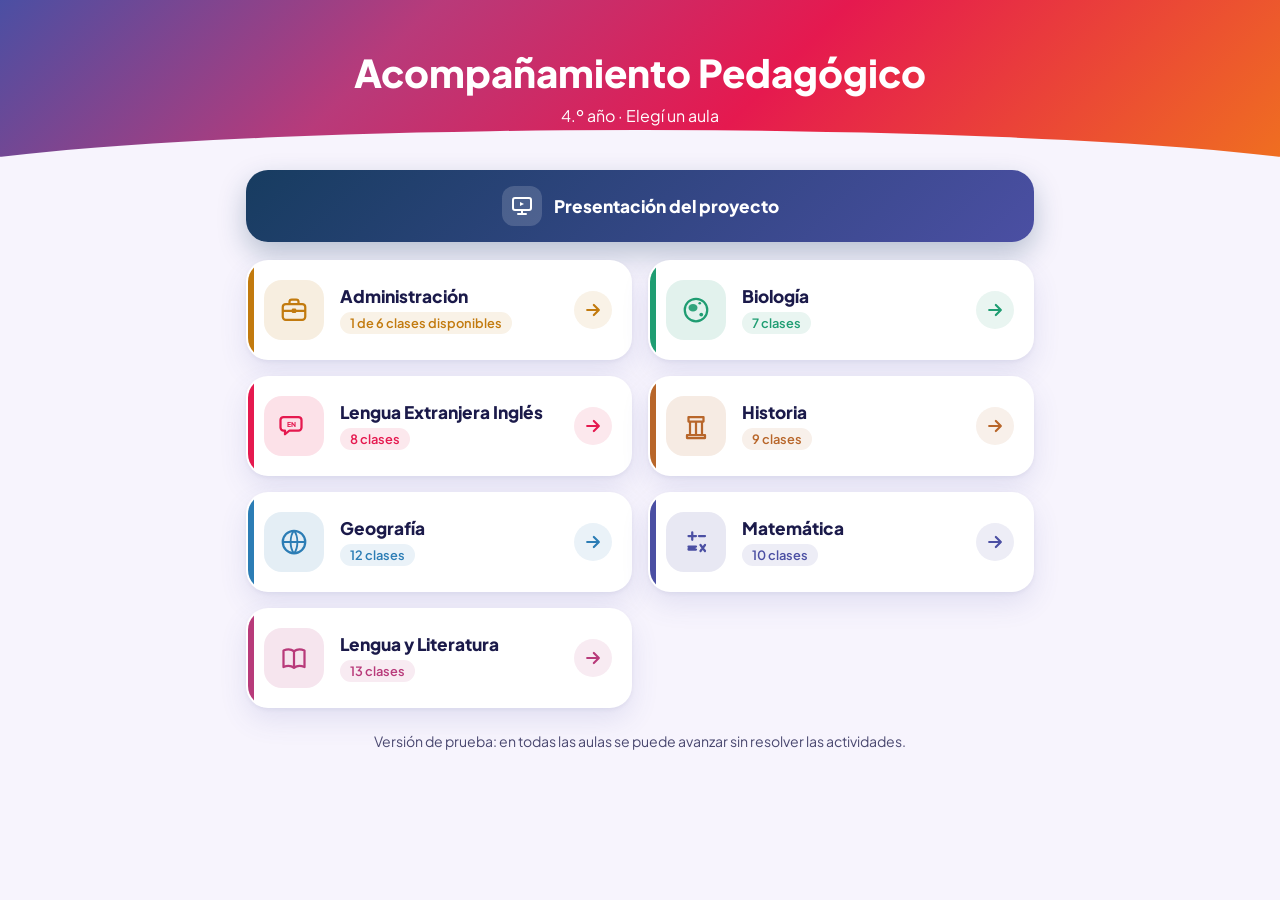
==== index.html @ 7b444679 "Las clases "En construcción" se pueden elegir y ver: solo llevan la leyenda Co-Authored-By: Claude O" ====
<!doctype html>
<html lang="es-AR">
<head>
<meta charset="utf-8">
<meta name="viewport" content="width=device-width,initial-scale=1">
<title>Acompañamiento Pedagógico · Aulas</title>
<style>
@font-face{font-family:'Plus Jakarta Sans';font-weight:400;font-display:swap;src:url('historia/fonts/plus-jakarta-sans-latin-400-normal.woff2') format('woff2')}
@font-face{font-family:'Plus Jakarta Sans';font-weight:600;font-display:swap;src:url('historia/fonts/plus-jakarta-sans-latin-600-normal.woff2') format('woff2')}
@font-face{font-family:'Plus Jakarta Sans';font-weight:800;font-display:swap;src:url('historia/fonts/plus-jakarta-sans-latin-800-normal.woff2') format('woff2')}
*{box-sizing:border-box}
body{margin:0;font-family:'Plus Jakarta Sans',system-ui,sans-serif;background:#F7F4FD;color:#1B1A4A;min-height:100vh}
header{background:linear-gradient(135deg,#4B4FA3 0%,#B83A7A 30%,#E5194F 58%,#F0731E 100%);color:#fff;padding:48px 20px 64px;text-align:center;position:relative;overflow:hidden}
header::after{content:"";position:absolute;inset:auto -10% -60px;height:120px;background:#F7F4FD;border-radius:50% 50% 0 0}
header h1{margin:0 0 8px;font-size:clamp(1.6rem,4.5vw,2.4rem);font-weight:800;animation:baja .5s ease-out both}
header p{margin:0;opacity:.92;animation:baja .5s .08s ease-out both}
main{max-width:820px;margin:-20px auto 40px;padding:0 16px;position:relative}
.grilla{display:grid;grid-template-columns:repeat(auto-fit,minmax(300px,1fr));gap:16px}
.aula{--c:#4B4FA3;position:relative;overflow:hidden;display:flex;align-items:center;gap:16px;background:#fff;border-radius:22px;padding:18px 18px 18px 16px;text-decoration:none;color:inherit;
  box-shadow:0 2px 4px rgba(27,26,74,.05),0 12px 28px rgba(75,79,163,.12);border:2px solid transparent;
  opacity:0;animation:entra .45s cubic-bezier(.2,.8,.3,1.2) calc(.15s + var(--i)*.07s) forwards;
  transition:transform .2s ease,box-shadow .2s ease,border-color .2s ease;-webkit-tap-highlight-color:transparent}
.aula::before{content:"";position:absolute;left:0;top:0;bottom:0;width:6px;background:var(--c)}
.icono{flex:none;width:60px;height:60px;border-radius:18px;display:grid;place-items:center;color:var(--c);background:color-mix(in srgb,var(--c) 13%,#fff);transition:transform .25s ease,background .25s ease,color .25s ease}
.icono svg{width:36px;height:36px}
.texto{flex:1;display:flex;flex-direction:column;gap:6px;min-width:0}
.nombre{font-weight:800;font-size:1.08rem;line-height:1.2}
.cant{align-self:flex-start;font-size:.8rem;font-weight:600;color:var(--c);background:color-mix(in srgb,var(--c) 10%,#fff);border-radius:99px;padding:3px 10px}
.ir{flex:none;width:38px;height:38px;border-radius:50%;display:grid;place-items:center;color:var(--c);background:color-mix(in srgb,var(--c) 10%,#fff);transition:transform .2s ease,background .2s,color .2s}
.ir svg{width:20px;height:20px}
.aula:hover,.aula:focus-visible{transform:translateY(-4px);border-color:var(--c);box-shadow:0 4px 8px rgba(27,26,74,.06),0 18px 36px color-mix(in srgb,var(--c) 28%,transparent);outline:none}
.aula:hover .icono,.aula:focus-visible .icono{transform:rotate(-6deg) scale(1.06);background:var(--c);color:#fff}
.aula:hover .ir,.aula:focus-visible .ir{transform:translateX(4px);background:var(--c);color:#fff}
.aula:active{transform:scale(.97);transition-duration:.08s}
.onda{position:absolute;border-radius:50%;background:var(--c);opacity:.22;transform:scale(0);pointer-events:none;animation:onda .45s ease-out forwards}
.aula.elegida{border-color:var(--c);transform:scale(.97)}
.aula.elegida .ir{background:var(--c);color:#fff;animation:sale .35s ease-in forwards}
.nota{margin-top:24px;font-size:.88rem;color:#4A4870;text-align:center;opacity:0;animation:baja .4s .7s ease-out forwards}
@keyframes entra{from{opacity:0;transform:translateY(18px) scale(.97)}to{opacity:1;transform:none}}
@keyframes baja{from{opacity:0;transform:translateY(-8px)}to{opacity:1;transform:none}}
@keyframes onda{to{transform:scale(2.6);opacity:0}}
@keyframes sale{to{transform:translateX(14px);opacity:0}}
.presenta{display:flex;align-items:center;justify-content:center;gap:12px;width:100%;margin:0 0 18px;padding:16px 20px;border:0;border-radius:22px;cursor:pointer;font:inherit;font-weight:800;font-size:1.08rem;color:#fff;
  background:linear-gradient(135deg,#173c60,#4B4FA3);box-shadow:0 12px 28px rgba(23,60,96,.28);opacity:0;animation:entra .45s cubic-bezier(.2,.8,.3,1.2) .1s forwards;transition:transform .2s ease,box-shadow .2s ease;-webkit-tap-highlight-color:transparent}
.presenta:hover,.presenta:focus-visible{transform:translateY(-3px);box-shadow:0 18px 36px rgba(23,60,96,.36);outline:none}
.presenta:focus-visible{outline:3px solid #F0731E;outline-offset:3px}
.presenta:active{transform:scale(.98)}
.presenta-ico{display:grid;place-items:center;width:40px;height:40px;border-radius:12px;background:rgba(255,255,255,.16)}
.presenta-ico svg{width:24px;height:24px}
dialog#pres{width:min(1120px,96vw);height:min(92vh,900px);max-width:none;max-height:none;padding:0;border:0;border-radius:18px;overflow:hidden;background:#eaf0f6;box-shadow:0 30px 80px rgba(0,0,0,.35)}
dialog#pres[open]{animation:abre .3s cubic-bezier(.2,.8,.3,1) both}
dialog#pres::backdrop{background:rgba(20,26,60,.6);backdrop-filter:blur(3px)}
dialog#pres iframe{width:100%;height:100%;border:0;display:block}
.cerrar{position:absolute;top:10px;right:10px;z-index:2;width:42px;height:42px;border-radius:50%;border:0;background:#fff;color:#173c60;font-size:1.1rem;font-weight:800;cursor:pointer;box-shadow:0 4px 14px rgba(0,0,0,.2)}
.cerrar:focus-visible{outline:3px solid #F0731E;outline-offset:2px}
@keyframes abre{from{opacity:0;transform:translateY(16px) scale(.97)}to{opacity:1;transform:none}}
@media (max-width:600px){dialog#pres{width:100vw;height:100dvh;border-radius:0}}
@media (max-width:420px){.grilla{grid-template-columns:1fr}.icono{width:52px;height:52px}.icono svg{width:30px;height:30px}}
@media (prefers-reduced-motion:reduce){*,*::before{animation:none!important;transition:none!important}.aula,.nota,.presenta{opacity:1}}
</style>
</head>
<body>
<header>
  <h1>Acompañamiento Pedagógico</h1>
  <p>4.º año · Elegí un aula</p>
</header>
<main>
  <button type="button" class="presenta" id="abrir-pres" aria-haspopup="dialog">
    <span class="presenta-ico"><svg viewBox="0 0 24 24" aria-hidden="true"><rect x="3" y="4" width="18" height="12" rx="2" fill="none" stroke="currentColor" stroke-width="2"/><path d="M10 8l4 2-4 2z" fill="currentColor"/><path d="M12 16v4M8 20h8" stroke="currentColor" stroke-width="2" stroke-linecap="round"/></svg></span>
    <span>Presentación del proyecto</span>
  </button>
  <nav class="grilla" aria-label="Aulas">
    <a class="aula" href="administracion/index.html?cambiar=1&inicio=1" style="--c:#C27A0E;--i:0">
      <span class="icono"><svg viewBox="0 0 48 48" aria-hidden="true"><rect x="9" y="16" width="30" height="21" rx="4" fill="none" stroke="currentColor" stroke-width="3"/><path d="M18 16v-3a3 3 0 0 1 3-3h6a3 3 0 0 1 3 3v3M9 25h30" fill="none" stroke="currentColor" stroke-width="3"/><rect x="21" y="22" width="6" height="6" rx="1.5" fill="currentColor"/></svg></span>
      <span class="texto"><span class="nombre">Administración</span><span class="cant">1 de 6 clases disponibles</span></span>
      <span class="ir" aria-hidden="true"><svg viewBox="0 0 24 24"><path d="M5 12h13M13 6l6 6-6 6" fill="none" stroke="currentColor" stroke-width="2.6" stroke-linecap="round" stroke-linejoin="round"/></svg></span>
    </a>
    <a class="aula" href="biologia/index.html?cambiar=1&inicio=1" style="--c:#1F9D72;--i:1">
      <span class="icono"><svg viewBox="0 0 48 48" aria-hidden="true"><circle cx="24" cy="24" r="15" fill="none" stroke="currentColor" stroke-width="3"/><ellipse cx="20" cy="21" rx="6" ry="5" fill="currentColor" opacity=".9"/><circle cx="31" cy="30" r="2.5" fill="currentColor"/><circle cx="29" cy="15" r="1.8" fill="currentColor"/></svg></span>
      <span class="texto"><span class="nombre">Biología</span><span class="cant">7 clases</span></span>
      <span class="ir" aria-hidden="true"><svg viewBox="0 0 24 24"><path d="M5 12h13M13 6l6 6-6 6" fill="none" stroke="currentColor" stroke-width="2.6" stroke-linecap="round" stroke-linejoin="round"/></svg></span>
    </a>
    <a class="aula" href="lengua-extranjera/index.html?cambiar=1&inicio=1" style="--c:#E5194F;--i:2">
      <span class="icono"><svg viewBox="0 0 48 48" aria-hidden="true"><path d="M10 12h20a4 4 0 0 1 4 4v10a4 4 0 0 1-4 4H18l-6 5v-5h-2a4 4 0 0 1-4-4V16a4 4 0 0 1 4-4z" fill="none" stroke="currentColor" stroke-width="3" stroke-linejoin="round"/><text x="20" y="25.5" text-anchor="middle" font-size="9" font-weight="800" fill="currentColor" font-family="Plus Jakarta Sans,sans-serif">EN</text></svg></span>
      <span class="texto"><span class="nombre">Lengua Extranjera Inglés</span><span class="cant">8 clases</span></span>
      <span class="ir" aria-hidden="true"><svg viewBox="0 0 24 24"><path d="M5 12h13M13 6l6 6-6 6" fill="none" stroke="currentColor" stroke-width="2.6" stroke-linecap="round" stroke-linejoin="round"/></svg></span>
    </a>
    <a class="aula" href="historia/index.html?cambiar=1&inicio=1" style="--c:#B8662A;--i:3">
      <span class="icono"><svg viewBox="0 0 48 48" aria-hidden="true"><path d="M14 12h20v6H14zM16 18v18M24 18v18M32 18v18M12 36h24v4H12z" fill="none" stroke="currentColor" stroke-width="3" stroke-linejoin="round"/></svg></span>
      <span class="texto"><span class="nombre">Historia</span><span class="cant">9 clases</span></span>
      <span class="ir" aria-hidden="true"><svg viewBox="0 0 24 24"><path d="M5 12h13M13 6l6 6-6 6" fill="none" stroke="currentColor" stroke-width="2.6" stroke-linecap="round" stroke-linejoin="round"/></svg></span>
    </a>
    <a class="aula" href="geografia/index.html?cambiar=1&inicio=1" style="--c:#2C7DB5;--i:4">
      <span class="icono"><svg viewBox="0 0 48 48" aria-hidden="true"><circle cx="24" cy="24" r="15" fill="none" stroke="currentColor" stroke-width="3"/><path d="M9 24h30M24 9c-6 7-6 23 0 30M24 9c6 7 6 23 0 30" fill="none" stroke="currentColor" stroke-width="2.5"/></svg></span>
      <span class="texto"><span class="nombre">Geografía</span><span class="cant">12 clases</span></span>
      <span class="ir" aria-hidden="true"><svg viewBox="0 0 24 24"><path d="M5 12h13M13 6l6 6-6 6" fill="none" stroke="currentColor" stroke-width="2.6" stroke-linecap="round" stroke-linejoin="round"/></svg></span>
    </a>
    <a class="aula" href="matematica/index.html?cambiar=1&inicio=1" style="--c:#4B4FA3;--i:5">
      <span class="icono"><svg viewBox="0 0 48 48" aria-hidden="true"><path d="M14 16h10M19 11v10M28 16h8M14 32l8-0M14 32h0M30 28l6 8M36 28l-6 8M14 30h10M14 34h10" fill="none" stroke="currentColor" stroke-width="3" stroke-linecap="round"/></svg></span>
      <span class="texto"><span class="nombre">Matemática</span><span class="cant">10 clases</span></span>
      <span class="ir" aria-hidden="true"><svg viewBox="0 0 24 24"><path d="M5 12h13M13 6l6 6-6 6" fill="none" stroke="currentColor" stroke-width="2.6" stroke-linecap="round" stroke-linejoin="round"/></svg></span>
    </a>
    <a class="aula" href="lengua/index.html?cambiar=1&inicio=1" style="--c:#B83A7A;--i:6">
      <span class="icono"><svg viewBox="0 0 48 48" aria-hidden="true"><path d="M10 14c5-2 10-2 14 1v22c-4-3-9-3-14-1zM38 14c-5-2-10-2-14 1v22c4-3 9-3 14-1z" fill="none" stroke="currentColor" stroke-width="3" stroke-linejoin="round"/></svg></span>
      <span class="texto"><span class="nombre">Lengua y Literatura</span><span class="cant">13 clases</span></span>
      <span class="ir" aria-hidden="true"><svg viewBox="0 0 24 24"><path d="M5 12h13M13 6l6 6-6 6" fill="none" stroke="currentColor" stroke-width="2.6" stroke-linecap="round" stroke-linejoin="round"/></svg></span>
    </a>
  </nav>
  <p class="nota">Versión de prueba: en todas las aulas se puede avanzar sin resolver las actividades.</p>
</main>
<dialog id="pres" aria-label="Presentación del proyecto">
  <button type="button" class="cerrar" id="cerrar-pres" aria-label="Cerrar la presentación">✕</button>
  <iframe title="Presentación del proyecto" data-src="presentacion.html"></iframe>
</dialog>
<script>
const quieto = matchMedia('(prefers-reduced-motion: reduce)').matches;
document.querySelectorAll('.aula').forEach(a => a.addEventListener('click', ev => {
  if (quieto || ev.ctrlKey || ev.metaKey || ev.shiftKey || ev.button) return;
  ev.preventDefault();
  const r = a.getBoundingClientRect(), d = Math.max(r.width, r.height), o = document.createElement('span');
  o.className = 'onda'; o.style.cssText = `width:${d}px;height:${d}px;left:${(ev.clientX || r.left + r.width/2) - r.left - d/2}px;top:${(ev.clientY || r.top + r.height/2) - r.top - d/2}px`;
  a.appendChild(o); a.classList.add('elegida');
  setTimeout(() => { location.href = a.href; }, 380);
}));
addEventListener('pageshow', e => { if (e.persisted) document.querySelectorAll('.elegida').forEach(a => a.classList.remove('elegida')); });
const pres = document.getElementById('pres'), marco = pres.querySelector('iframe');
document.getElementById('abrir-pres').addEventListener('click', () => { if (!marco.src) marco.src = marco.dataset.src; pres.showModal(); });
document.getElementById('cerrar-pres').addEventListener('click', () => pres.close());
pres.addEventListener('click', e => { if (e.target === pres) pres.close(); });
marco.addEventListener('load', () => { try { marco.contentWindow.addEventListener('keydown', e => { if (e.key === 'Escape') pres.close(); }); } catch (_) {} });
pres.addEventListener('close', () => document.getElementById('abrir-pres').focus());
</script>
</body>
</html>
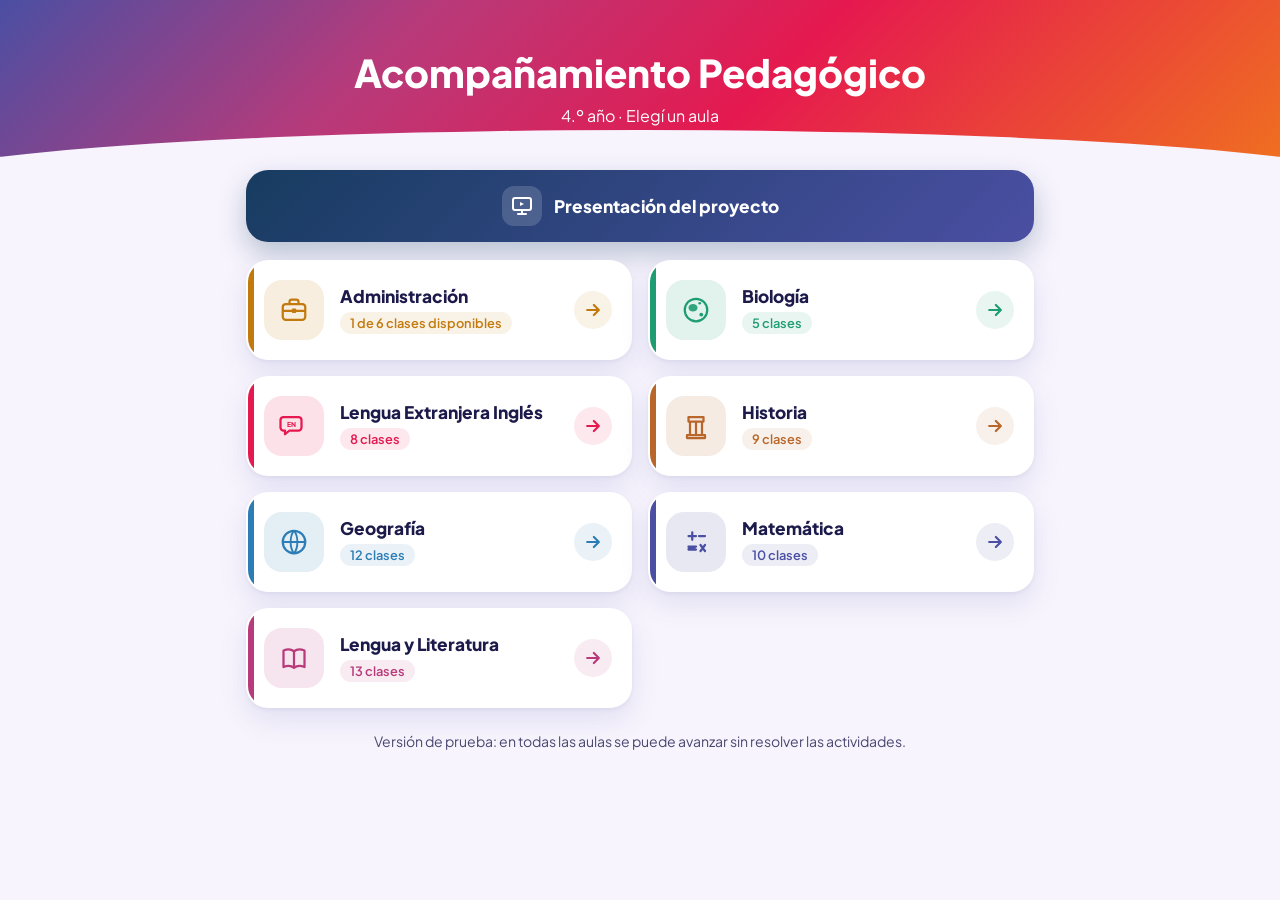
==== commit ba0ac382: "Biología: se ocultan las clases 1 y 2; "En construcción" solo en 6 y 7 Co-Authored-By: Claude Opus 5" ====
--- a/index.html
+++ b/index.html
@@ -77,7 +77,7 @@
     </a>
     <a class="aula" href="biologia/index.html?cambiar=1&inicio=1" style="--c:#1F9D72;--i:1">
       <span class="icono"><svg viewBox="0 0 48 48" aria-hidden="true"><circle cx="24" cy="24" r="15" fill="none" stroke="currentColor" stroke-width="3"/><ellipse cx="20" cy="21" rx="6" ry="5" fill="currentColor" opacity=".9"/><circle cx="31" cy="30" r="2.5" fill="currentColor"/><circle cx="29" cy="15" r="1.8" fill="currentColor"/></svg></span>
-      <span class="texto"><span class="nombre">Biología</span><span class="cant">7 clases</span></span>
+      <span class="texto"><span class="nombre">Biología</span><span class="cant">5 clases</span></span>
       <span class="ir" aria-hidden="true"><svg viewBox="0 0 24 24"><path d="M5 12h13M13 6l6 6-6 6" fill="none" stroke="currentColor" stroke-width="2.6" stroke-linecap="round" stroke-linejoin="round"/></svg></span>
     </a>
     <a class="aula" href="lengua-extranjera/index.html?cambiar=1&inicio=1" style="--c:#E5194F;--i:2">
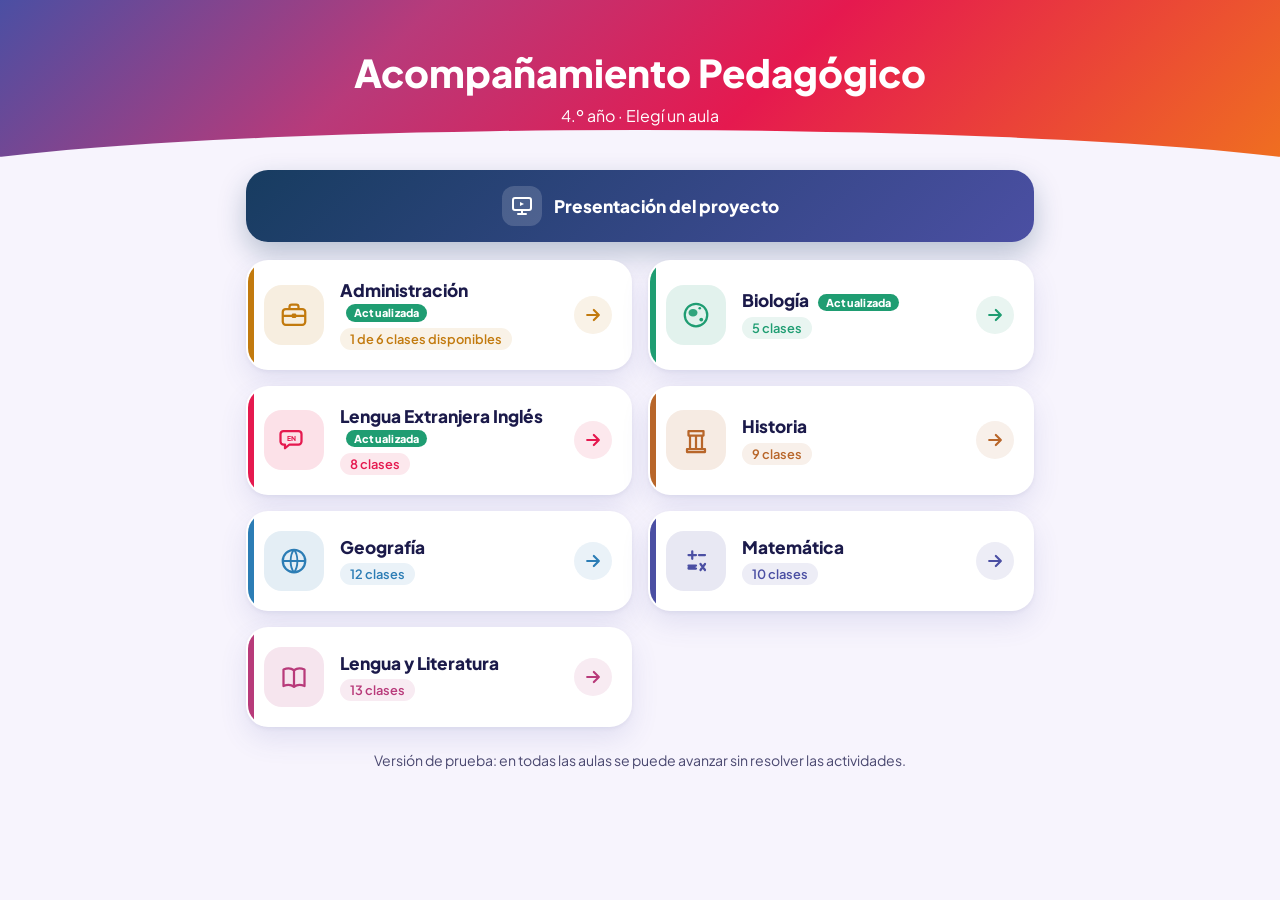
==== commit d694b49c: "Inicio: etiqueta "Actualizada" en Administración, Biología e Inglés Co-Authored-By: Claude Opus 5.5 " ====
--- a/index.html
+++ b/index.html
@@ -25,6 +25,7 @@
 .icono svg{width:36px;height:36px}
 .texto{flex:1;display:flex;flex-direction:column;gap:6px;min-width:0}
 .nombre{font-weight:800;font-size:1.08rem;line-height:1.2}
+.nuevo{display:inline-block;vertical-align:middle;margin-left:6px;font-size:.68rem;font-weight:800;color:#fff;background:#1F9D72;border-radius:99px;padding:2px 8px;letter-spacing:.02em}
 .cant{align-self:flex-start;font-size:.8rem;font-weight:600;color:var(--c);background:color-mix(in srgb,var(--c) 10%,#fff);border-radius:99px;padding:3px 10px}
 .ir{flex:none;width:38px;height:38px;border-radius:50%;display:grid;place-items:center;color:var(--c);background:color-mix(in srgb,var(--c) 10%,#fff);transition:transform .2s ease,background .2s,color .2s}
 .ir svg{width:20px;height:20px}
@@ -72,17 +73,17 @@
   <nav class="grilla" aria-label="Aulas">
     <a class="aula" href="administracion/index.html?cambiar=1&inicio=1" style="--c:#C27A0E;--i:0">
       <span class="icono"><svg viewBox="0 0 48 48" aria-hidden="true"><rect x="9" y="16" width="30" height="21" rx="4" fill="none" stroke="currentColor" stroke-width="3"/><path d="M18 16v-3a3 3 0 0 1 3-3h6a3 3 0 0 1 3 3v3M9 25h30" fill="none" stroke="currentColor" stroke-width="3"/><rect x="21" y="22" width="6" height="6" rx="1.5" fill="currentColor"/></svg></span>
-      <span class="texto"><span class="nombre">Administración</span><span class="cant">1 de 6 clases disponibles</span></span>
+      <span class="texto"><span class="nombre">Administración <span class="nuevo">Actualizada</span></span><span class="cant">1 de 6 clases disponibles</span></span>
       <span class="ir" aria-hidden="true"><svg viewBox="0 0 24 24"><path d="M5 12h13M13 6l6 6-6 6" fill="none" stroke="currentColor" stroke-width="2.6" stroke-linecap="round" stroke-linejoin="round"/></svg></span>
     </a>
     <a class="aula" href="biologia/index.html?cambiar=1&inicio=1" style="--c:#1F9D72;--i:1">
       <span class="icono"><svg viewBox="0 0 48 48" aria-hidden="true"><circle cx="24" cy="24" r="15" fill="none" stroke="currentColor" stroke-width="3"/><ellipse cx="20" cy="21" rx="6" ry="5" fill="currentColor" opacity=".9"/><circle cx="31" cy="30" r="2.5" fill="currentColor"/><circle cx="29" cy="15" r="1.8" fill="currentColor"/></svg></span>
-      <span class="texto"><span class="nombre">Biología</span><span class="cant">5 clases</span></span>
+      <span class="texto"><span class="nombre">Biología <span class="nuevo">Actualizada</span></span><span class="cant">5 clases</span></span>
       <span class="ir" aria-hidden="true"><svg viewBox="0 0 24 24"><path d="M5 12h13M13 6l6 6-6 6" fill="none" stroke="currentColor" stroke-width="2.6" stroke-linecap="round" stroke-linejoin="round"/></svg></span>
     </a>
     <a class="aula" href="lengua-extranjera/index.html?cambiar=1&inicio=1" style="--c:#E5194F;--i:2">
       <span class="icono"><svg viewBox="0 0 48 48" aria-hidden="true"><path d="M10 12h20a4 4 0 0 1 4 4v10a4 4 0 0 1-4 4H18l-6 5v-5h-2a4 4 0 0 1-4-4V16a4 4 0 0 1 4-4z" fill="none" stroke="currentColor" stroke-width="3" stroke-linejoin="round"/><text x="20" y="25.5" text-anchor="middle" font-size="9" font-weight="800" fill="currentColor" font-family="Plus Jakarta Sans,sans-serif">EN</text></svg></span>
-      <span class="texto"><span class="nombre">Lengua Extranjera Inglés</span><span class="cant">8 clases</span></span>
+      <span class="texto"><span class="nombre">Lengua Extranjera Inglés <span class="nuevo">Actualizada</span></span><span class="cant">8 clases</span></span>
       <span class="ir" aria-hidden="true"><svg viewBox="0 0 24 24"><path d="M5 12h13M13 6l6 6-6 6" fill="none" stroke="currentColor" stroke-width="2.6" stroke-linecap="round" stroke-linejoin="round"/></svg></span>
     </a>
     <a class="aula" href="historia/index.html?cambiar=1&inicio=1" style="--c:#B8662A;--i:3">
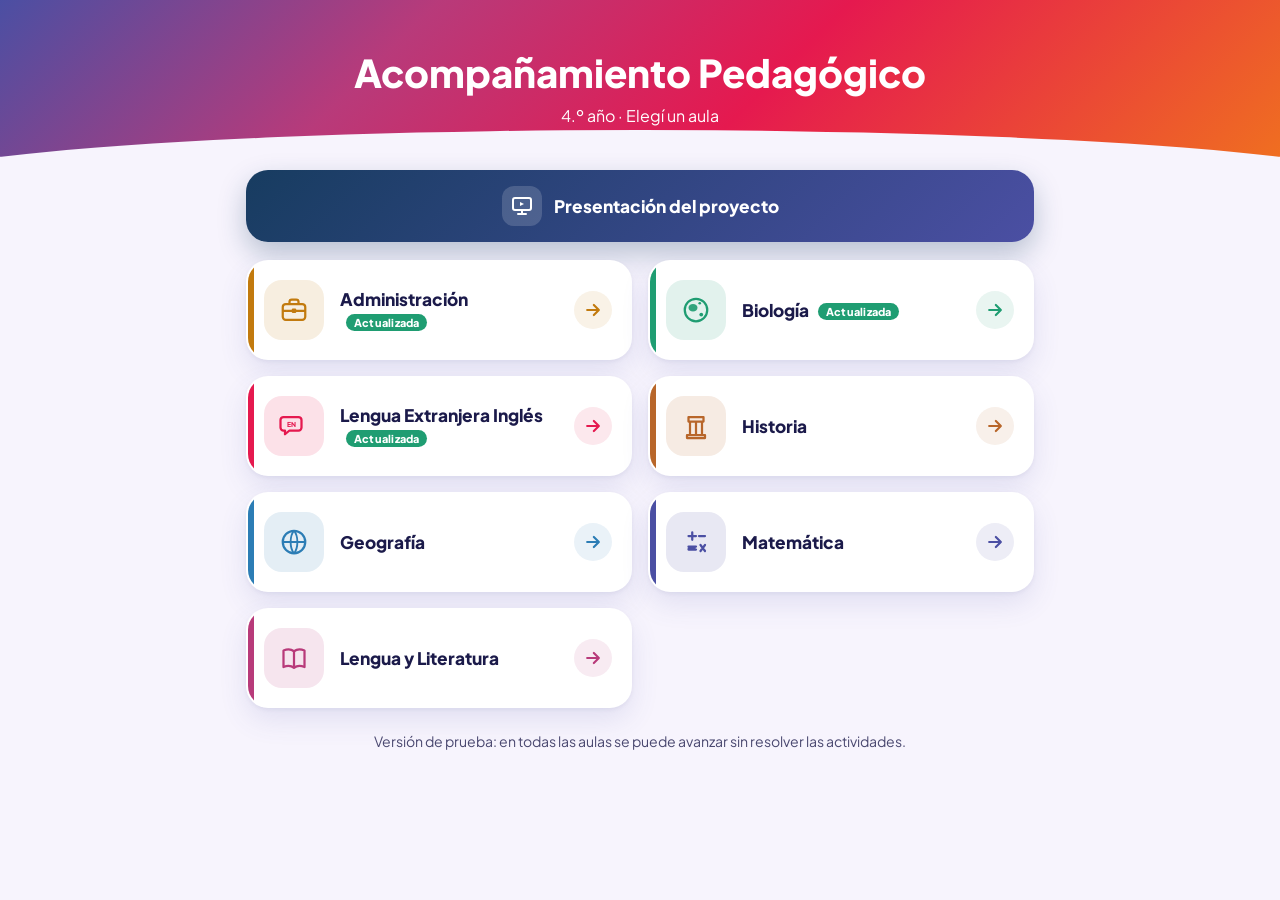
==== commit ed016da9: "Inicio sin cantidad de clases; nuevos pasos en "Cómo funciona" Co-Authored-By: Claude Opus 5.5 <nore" ====
--- a/index.html
+++ b/index.html
@@ -73,37 +73,37 @@
   <nav class="grilla" aria-label="Aulas">
     <a class="aula" href="administracion/index.html?cambiar=1&inicio=1" style="--c:#C27A0E;--i:0">
       <span class="icono"><svg viewBox="0 0 48 48" aria-hidden="true"><rect x="9" y="16" width="30" height="21" rx="4" fill="none" stroke="currentColor" stroke-width="3"/><path d="M18 16v-3a3 3 0 0 1 3-3h6a3 3 0 0 1 3 3v3M9 25h30" fill="none" stroke="currentColor" stroke-width="3"/><rect x="21" y="22" width="6" height="6" rx="1.5" fill="currentColor"/></svg></span>
-      <span class="texto"><span class="nombre">Administración <span class="nuevo">Actualizada</span></span><span class="cant">1 de 6 clases disponibles</span></span>
+      <span class="texto"><span class="nombre">Administración <span class="nuevo">Actualizada</span></span></span>
       <span class="ir" aria-hidden="true"><svg viewBox="0 0 24 24"><path d="M5 12h13M13 6l6 6-6 6" fill="none" stroke="currentColor" stroke-width="2.6" stroke-linecap="round" stroke-linejoin="round"/></svg></span>
     </a>
     <a class="aula" href="biologia/index.html?cambiar=1&inicio=1" style="--c:#1F9D72;--i:1">
       <span class="icono"><svg viewBox="0 0 48 48" aria-hidden="true"><circle cx="24" cy="24" r="15" fill="none" stroke="currentColor" stroke-width="3"/><ellipse cx="20" cy="21" rx="6" ry="5" fill="currentColor" opacity=".9"/><circle cx="31" cy="30" r="2.5" fill="currentColor"/><circle cx="29" cy="15" r="1.8" fill="currentColor"/></svg></span>
-      <span class="texto"><span class="nombre">Biología <span class="nuevo">Actualizada</span></span><span class="cant">5 clases</span></span>
+      <span class="texto"><span class="nombre">Biología <span class="nuevo">Actualizada</span></span></span>
       <span class="ir" aria-hidden="true"><svg viewBox="0 0 24 24"><path d="M5 12h13M13 6l6 6-6 6" fill="none" stroke="currentColor" stroke-width="2.6" stroke-linecap="round" stroke-linejoin="round"/></svg></span>
     </a>
     <a class="aula" href="lengua-extranjera/index.html?cambiar=1&inicio=1" style="--c:#E5194F;--i:2">
       <span class="icono"><svg viewBox="0 0 48 48" aria-hidden="true"><path d="M10 12h20a4 4 0 0 1 4 4v10a4 4 0 0 1-4 4H18l-6 5v-5h-2a4 4 0 0 1-4-4V16a4 4 0 0 1 4-4z" fill="none" stroke="currentColor" stroke-width="3" stroke-linejoin="round"/><text x="20" y="25.5" text-anchor="middle" font-size="9" font-weight="800" fill="currentColor" font-family="Plus Jakarta Sans,sans-serif">EN</text></svg></span>
-      <span class="texto"><span class="nombre">Lengua Extranjera Inglés <span class="nuevo">Actualizada</span></span><span class="cant">8 clases</span></span>
+      <span class="texto"><span class="nombre">Lengua Extranjera Inglés <span class="nuevo">Actualizada</span></span></span>
       <span class="ir" aria-hidden="true"><svg viewBox="0 0 24 24"><path d="M5 12h13M13 6l6 6-6 6" fill="none" stroke="currentColor" stroke-width="2.6" stroke-linecap="round" stroke-linejoin="round"/></svg></span>
     </a>
     <a class="aula" href="historia/index.html?cambiar=1&inicio=1" style="--c:#B8662A;--i:3">
       <span class="icono"><svg viewBox="0 0 48 48" aria-hidden="true"><path d="M14 12h20v6H14zM16 18v18M24 18v18M32 18v18M12 36h24v4H12z" fill="none" stroke="currentColor" stroke-width="3" stroke-linejoin="round"/></svg></span>
-      <span class="texto"><span class="nombre">Historia</span><span class="cant">9 clases</span></span>
+      <span class="texto"><span class="nombre">Historia</span></span>
       <span class="ir" aria-hidden="true"><svg viewBox="0 0 24 24"><path d="M5 12h13M13 6l6 6-6 6" fill="none" stroke="currentColor" stroke-width="2.6" stroke-linecap="round" stroke-linejoin="round"/></svg></span>
     </a>
     <a class="aula" href="geografia/index.html?cambiar=1&inicio=1" style="--c:#2C7DB5;--i:4">
       <span class="icono"><svg viewBox="0 0 48 48" aria-hidden="true"><circle cx="24" cy="24" r="15" fill="none" stroke="currentColor" stroke-width="3"/><path d="M9 24h30M24 9c-6 7-6 23 0 30M24 9c6 7 6 23 0 30" fill="none" stroke="currentColor" stroke-width="2.5"/></svg></span>
-      <span class="texto"><span class="nombre">Geografía</span><span class="cant">12 clases</span></span>
+      <span class="texto"><span class="nombre">Geografía</span></span>
       <span class="ir" aria-hidden="true"><svg viewBox="0 0 24 24"><path d="M5 12h13M13 6l6 6-6 6" fill="none" stroke="currentColor" stroke-width="2.6" stroke-linecap="round" stroke-linejoin="round"/></svg></span>
     </a>
     <a class="aula" href="matematica/index.html?cambiar=1&inicio=1" style="--c:#4B4FA3;--i:5">
       <span class="icono"><svg viewBox="0 0 48 48" aria-hidden="true"><path d="M14 16h10M19 11v10M28 16h8M14 32l8-0M14 32h0M30 28l6 8M36 28l-6 8M14 30h10M14 34h10" fill="none" stroke="currentColor" stroke-width="3" stroke-linecap="round"/></svg></span>
-      <span class="texto"><span class="nombre">Matemática</span><span class="cant">10 clases</span></span>
+      <span class="texto"><span class="nombre">Matemática</span></span>
       <span class="ir" aria-hidden="true"><svg viewBox="0 0 24 24"><path d="M5 12h13M13 6l6 6-6 6" fill="none" stroke="currentColor" stroke-width="2.6" stroke-linecap="round" stroke-linejoin="round"/></svg></span>
     </a>
     <a class="aula" href="lengua/index.html?cambiar=1&inicio=1" style="--c:#B83A7A;--i:6">
       <span class="icono"><svg viewBox="0 0 48 48" aria-hidden="true"><path d="M10 14c5-2 10-2 14 1v22c-4-3-9-3-14-1zM38 14c-5-2-10-2-14 1v22c4-3 9-3 14-1z" fill="none" stroke="currentColor" stroke-width="3" stroke-linejoin="round"/></svg></span>
-      <span class="texto"><span class="nombre">Lengua y Literatura</span><span class="cant">13 clases</span></span>
+      <span class="texto"><span class="nombre">Lengua y Literatura</span></span>
       <span class="ir" aria-hidden="true"><svg viewBox="0 0 24 24"><path d="M5 12h13M13 6l6 6-6 6" fill="none" stroke="currentColor" stroke-width="2.6" stroke-linecap="round" stroke-linejoin="round"/></svg></span>
     </a>
   </nav>
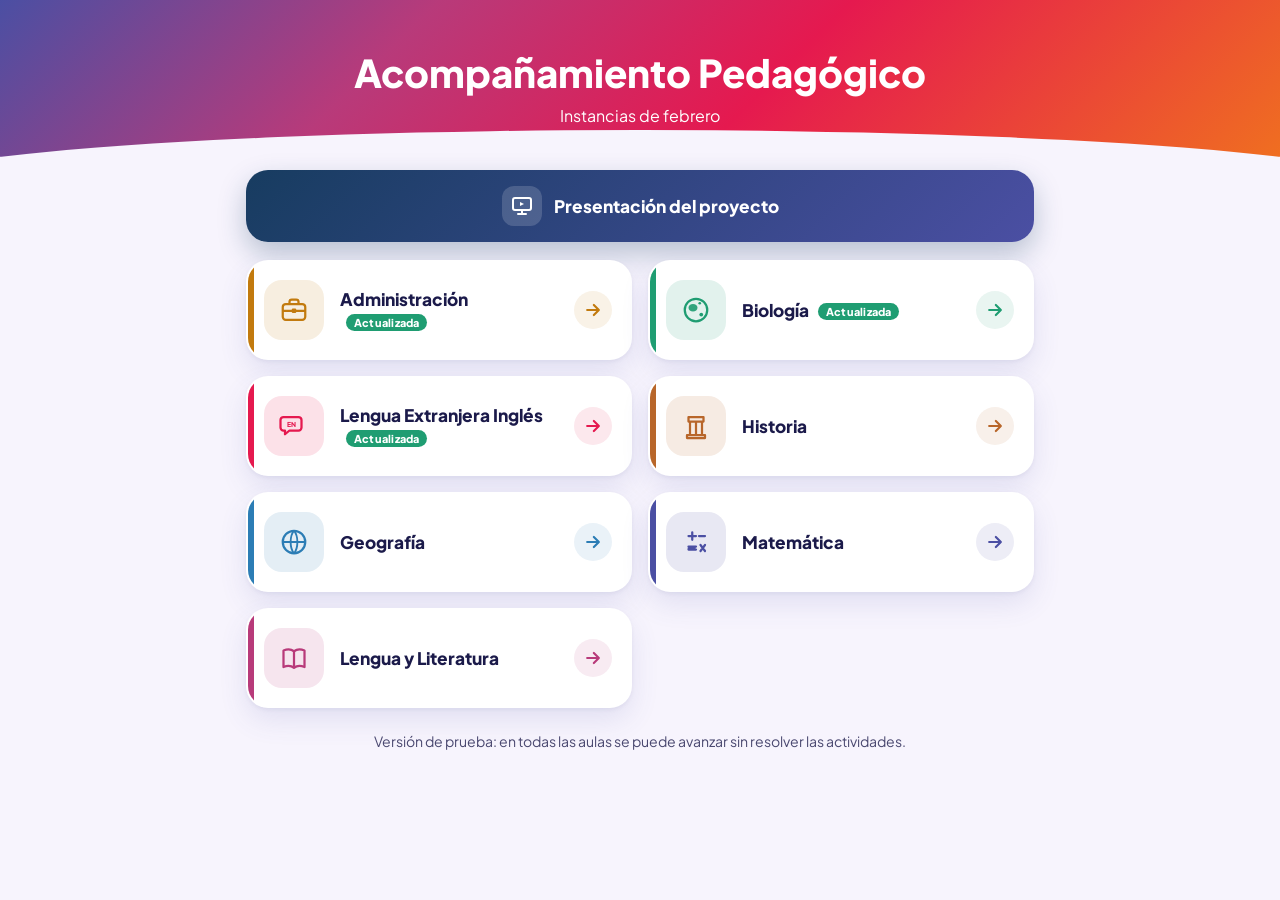
==== commit ce561b39: "Inicio: subtítulo "Instancias de febrero" Co-Authored-By: Claude Opus 5.5 <noreply@anthropic.com> Cl" ====
--- a/index.html
+++ b/index.html
@@ -63,7 +63,7 @@
 <body>
 <header>
   <h1>Acompañamiento Pedagógico</h1>
-  <p>4.º año · Elegí un aula</p>
+  <p>Instancias de febrero</p>
 </header>
 <main>
   <button type="button" class="presenta" id="abrir-pres" aria-haspopup="dialog">
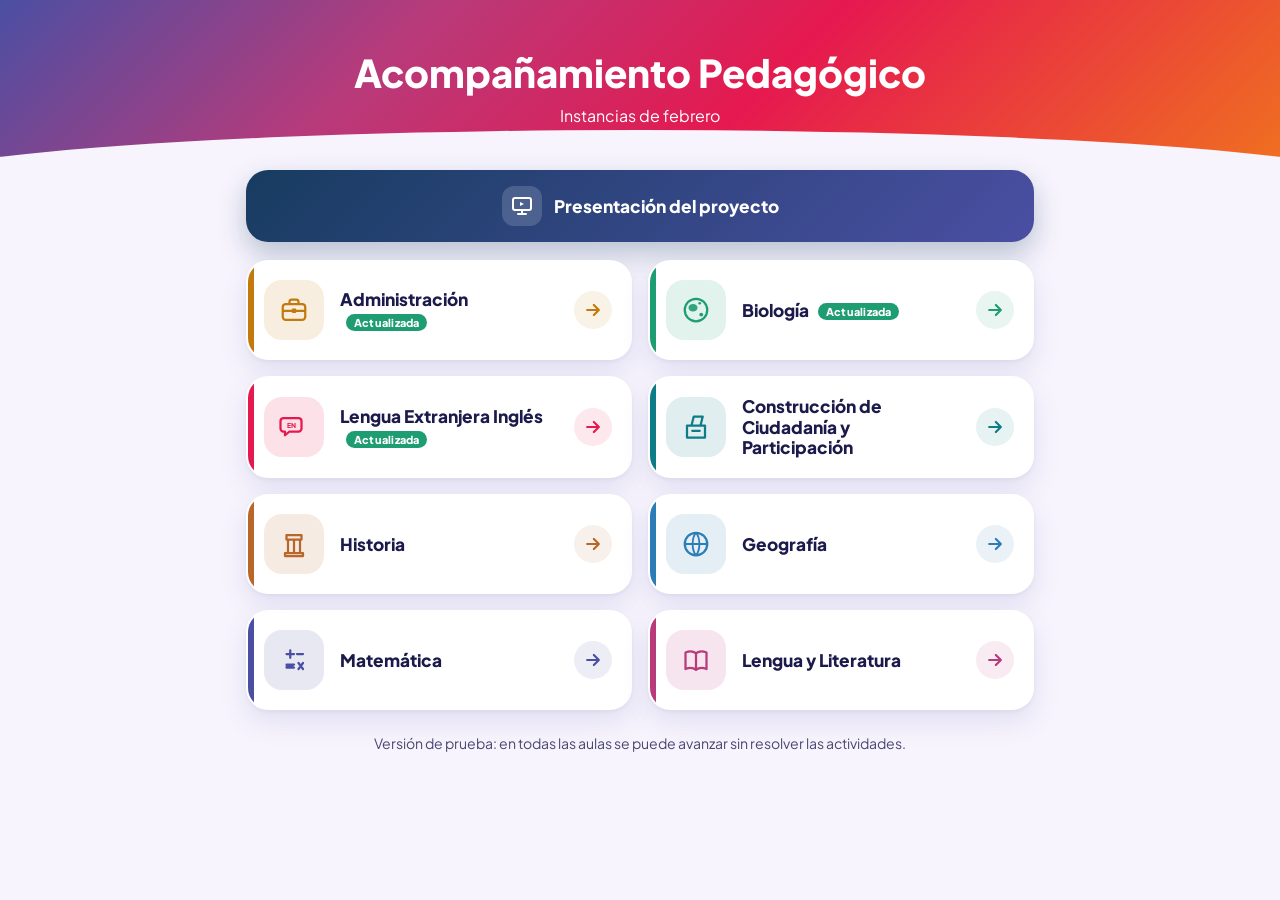
==== commit b6022b41: "Suma el aula de Construcción de Ciudadanía y Participación Co-Authored-By: Claude Opus 5.5 <noreply@" ====
--- a/index.html
+++ b/index.html
@@ -86,6 +86,11 @@
       <span class="texto"><span class="nombre">Lengua Extranjera Inglés <span class="nuevo">Actualizada</span></span></span>
       <span class="ir" aria-hidden="true"><svg viewBox="0 0 24 24"><path d="M5 12h13M13 6l6 6-6 6" fill="none" stroke="currentColor" stroke-width="2.6" stroke-linecap="round" stroke-linejoin="round"/></svg></span>
     </a>
+    <a class="aula" href="ciudadania/index.html?cambiar=1&inicio=1" style="--c:#0E7C86;--i:3">
+      <span class="icono"><svg viewBox="0 0 48 48" aria-hidden="true"><path d="M12 22h24v16H12z" fill="none" stroke="currentColor" stroke-width="3" stroke-linejoin="round"/><path d="M18 22l3-12h12l-3 12" fill="none" stroke="currentColor" stroke-width="3" stroke-linejoin="round"/><path d="M19 29h10" stroke="currentColor" stroke-width="3" stroke-linecap="round"/></svg></span>
+      <span class="texto"><span class="nombre">Construcción de Ciudadanía y Participación</span></span>
+      <span class="ir" aria-hidden="true"><svg viewBox="0 0 24 24"><path d="M5 12h13M13 6l6 6-6 6" fill="none" stroke="currentColor" stroke-width="2.6" stroke-linecap="round" stroke-linejoin="round"/></svg></span>
+    </a>
     <a class="aula" href="historia/index.html?cambiar=1&inicio=1" style="--c:#B8662A;--i:3">
       <span class="icono"><svg viewBox="0 0 48 48" aria-hidden="true"><path d="M14 12h20v6H14zM16 18v18M24 18v18M32 18v18M12 36h24v4H12z" fill="none" stroke="currentColor" stroke-width="3" stroke-linejoin="round"/></svg></span>
       <span class="texto"><span class="nombre">Historia</span></span>
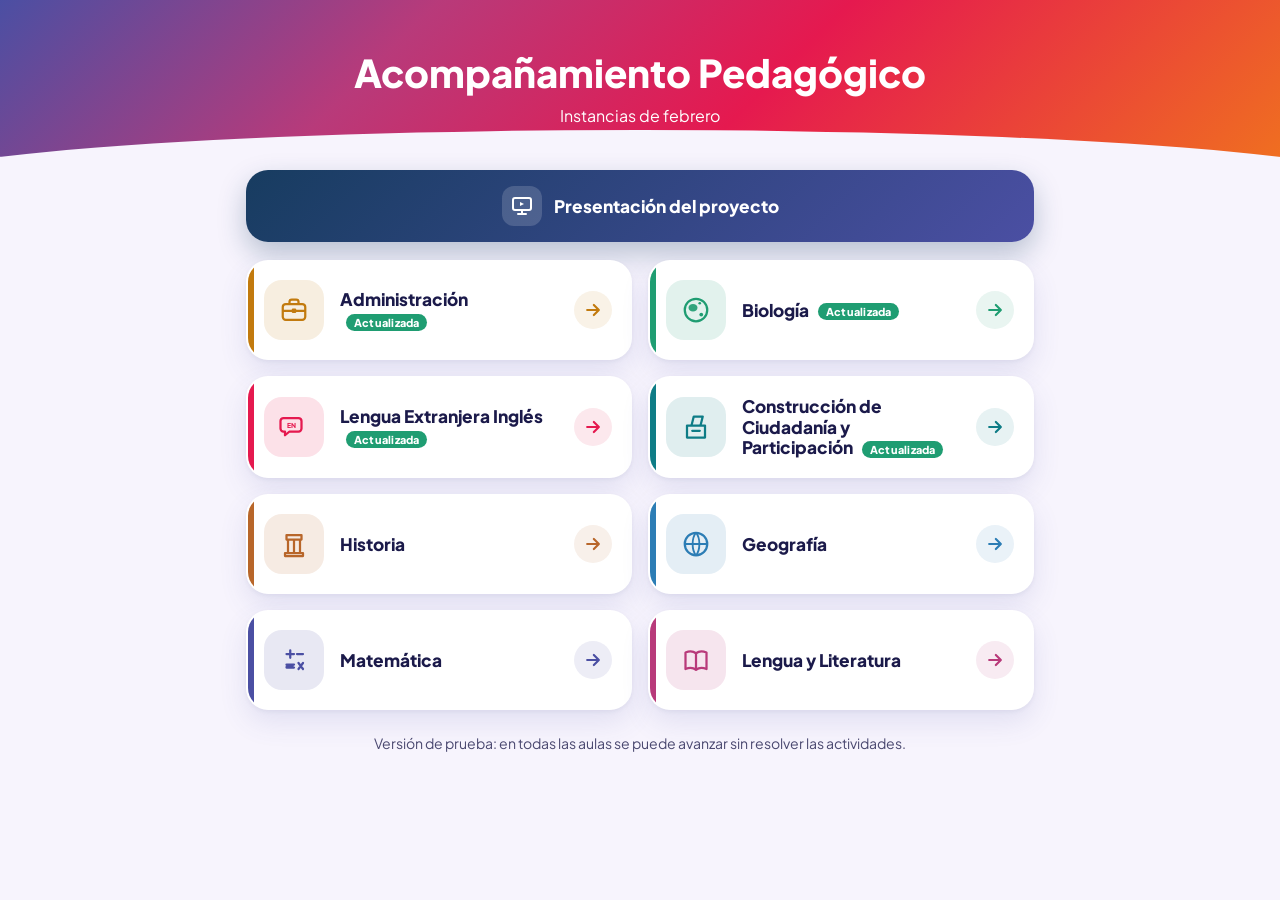
==== commit 6f35f8cb: "Botón "Volver a Página de Inicio" con ícono de casa y nuevo color; Ciudadanía "Actualizada" Co-Autho" ====
--- a/index.html
+++ b/index.html
@@ -88,7 +88,7 @@
     </a>
     <a class="aula" href="ciudadania/index.html?cambiar=1&inicio=1" style="--c:#0E7C86;--i:3">
       <span class="icono"><svg viewBox="0 0 48 48" aria-hidden="true"><path d="M12 22h24v16H12z" fill="none" stroke="currentColor" stroke-width="3" stroke-linejoin="round"/><path d="M18 22l3-12h12l-3 12" fill="none" stroke="currentColor" stroke-width="3" stroke-linejoin="round"/><path d="M19 29h10" stroke="currentColor" stroke-width="3" stroke-linecap="round"/></svg></span>
-      <span class="texto"><span class="nombre">Construcción de Ciudadanía y Participación</span></span>
+      <span class="texto"><span class="nombre">Construcción de Ciudadanía y Participación <span class="nuevo">Actualizada</span></span></span>
       <span class="ir" aria-hidden="true"><svg viewBox="0 0 24 24"><path d="M5 12h13M13 6l6 6-6 6" fill="none" stroke="currentColor" stroke-width="2.6" stroke-linecap="round" stroke-linejoin="round"/></svg></span>
     </a>
     <a class="aula" href="historia/index.html?cambiar=1&inicio=1" style="--c:#B8662A;--i:3">
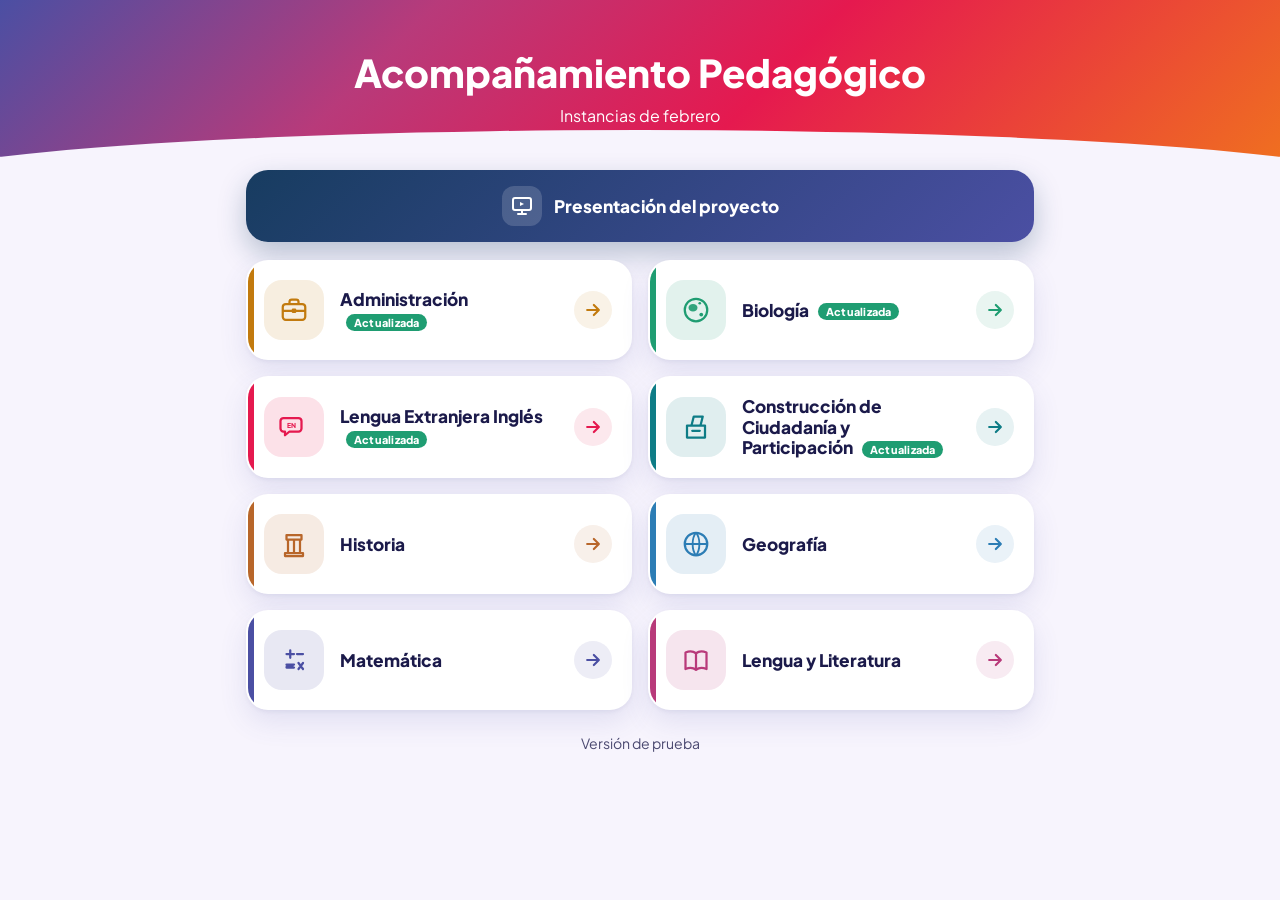
==== commit 7ee33e49: "Inicio: la nota de pie dice solo "Versión de prueba" Co-Authored-By: Claude Opus 5.5 <noreply@anthro" ====
--- a/index.html
+++ b/index.html
@@ -112,7 +112,7 @@
       <span class="ir" aria-hidden="true"><svg viewBox="0 0 24 24"><path d="M5 12h13M13 6l6 6-6 6" fill="none" stroke="currentColor" stroke-width="2.6" stroke-linecap="round" stroke-linejoin="round"/></svg></span>
     </a>
   </nav>
-  <p class="nota">Versión de prueba: en todas las aulas se puede avanzar sin resolver las actividades.</p>
+  <p class="nota">Versión de prueba</p>
 </main>
 <dialog id="pres" aria-label="Presentación del proyecto">
   <button type="button" class="cerrar" id="cerrar-pres" aria-label="Cerrar la presentación">✕</button>
